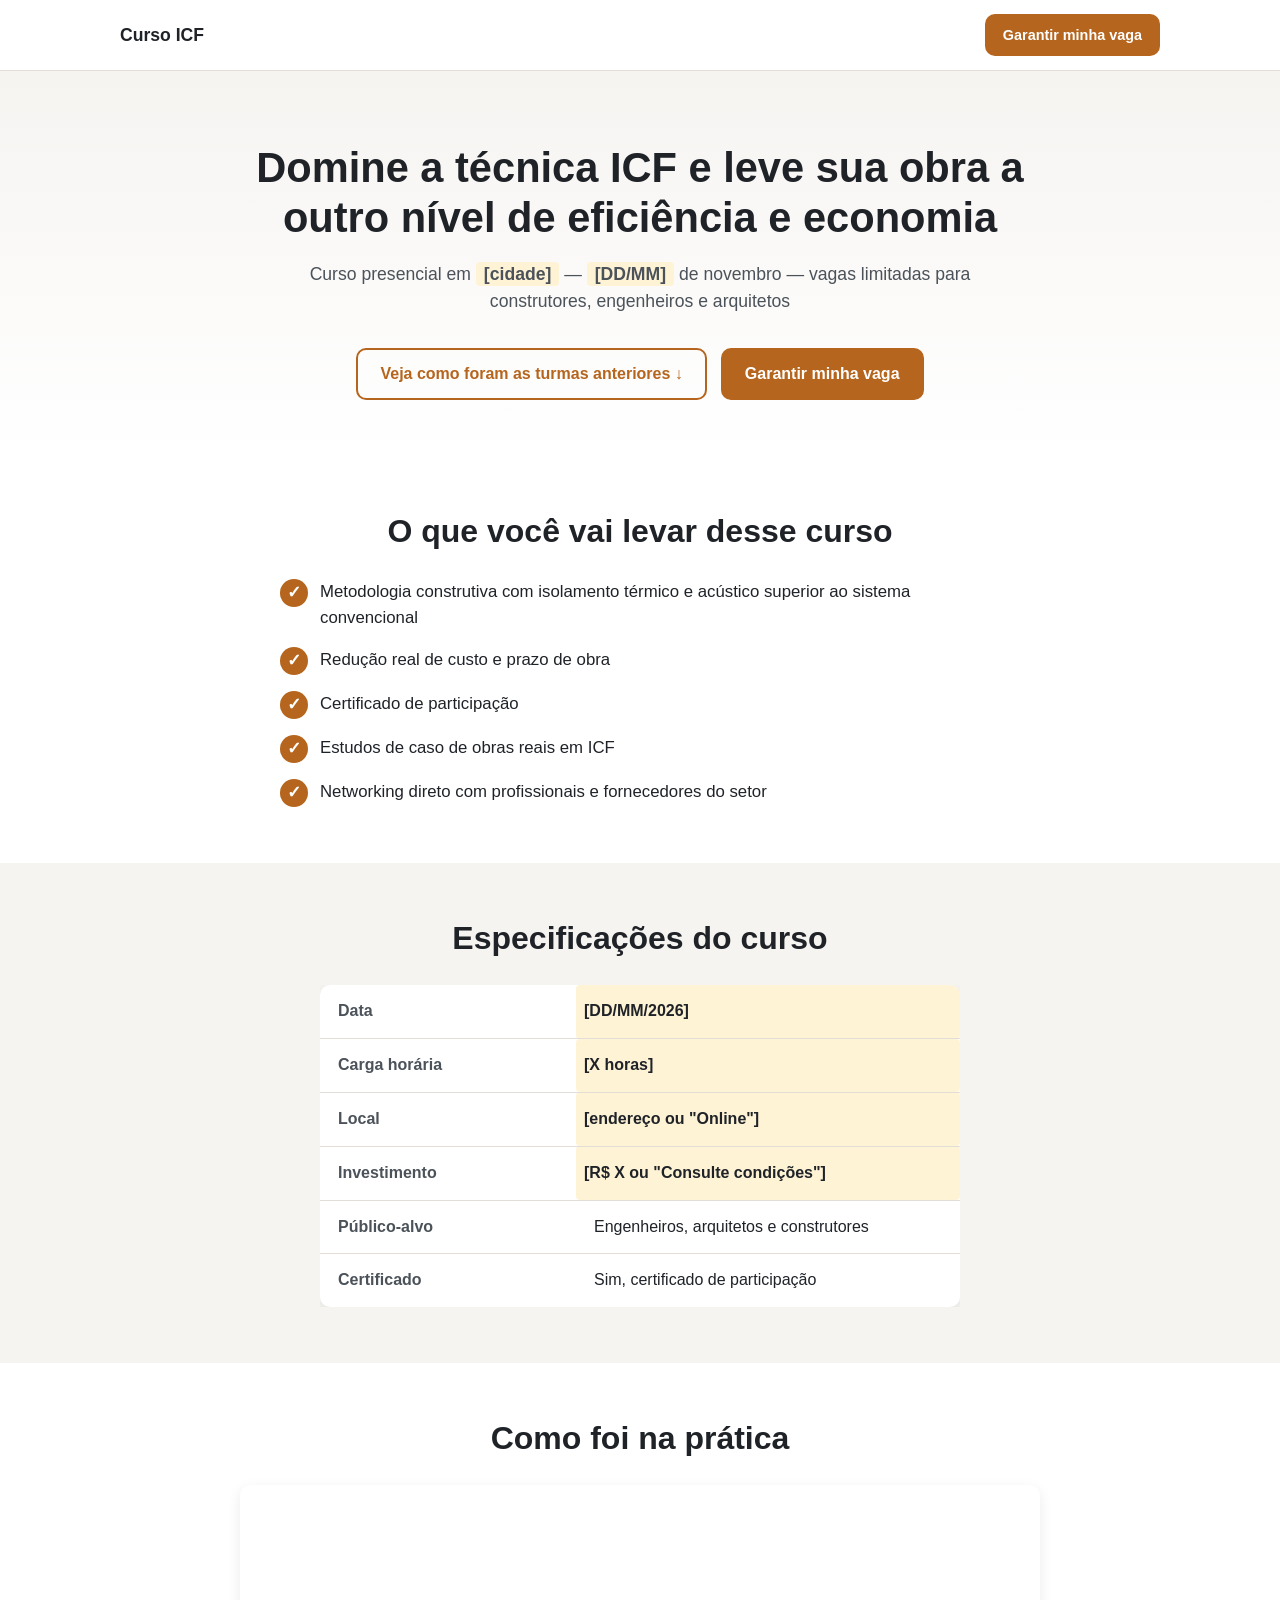
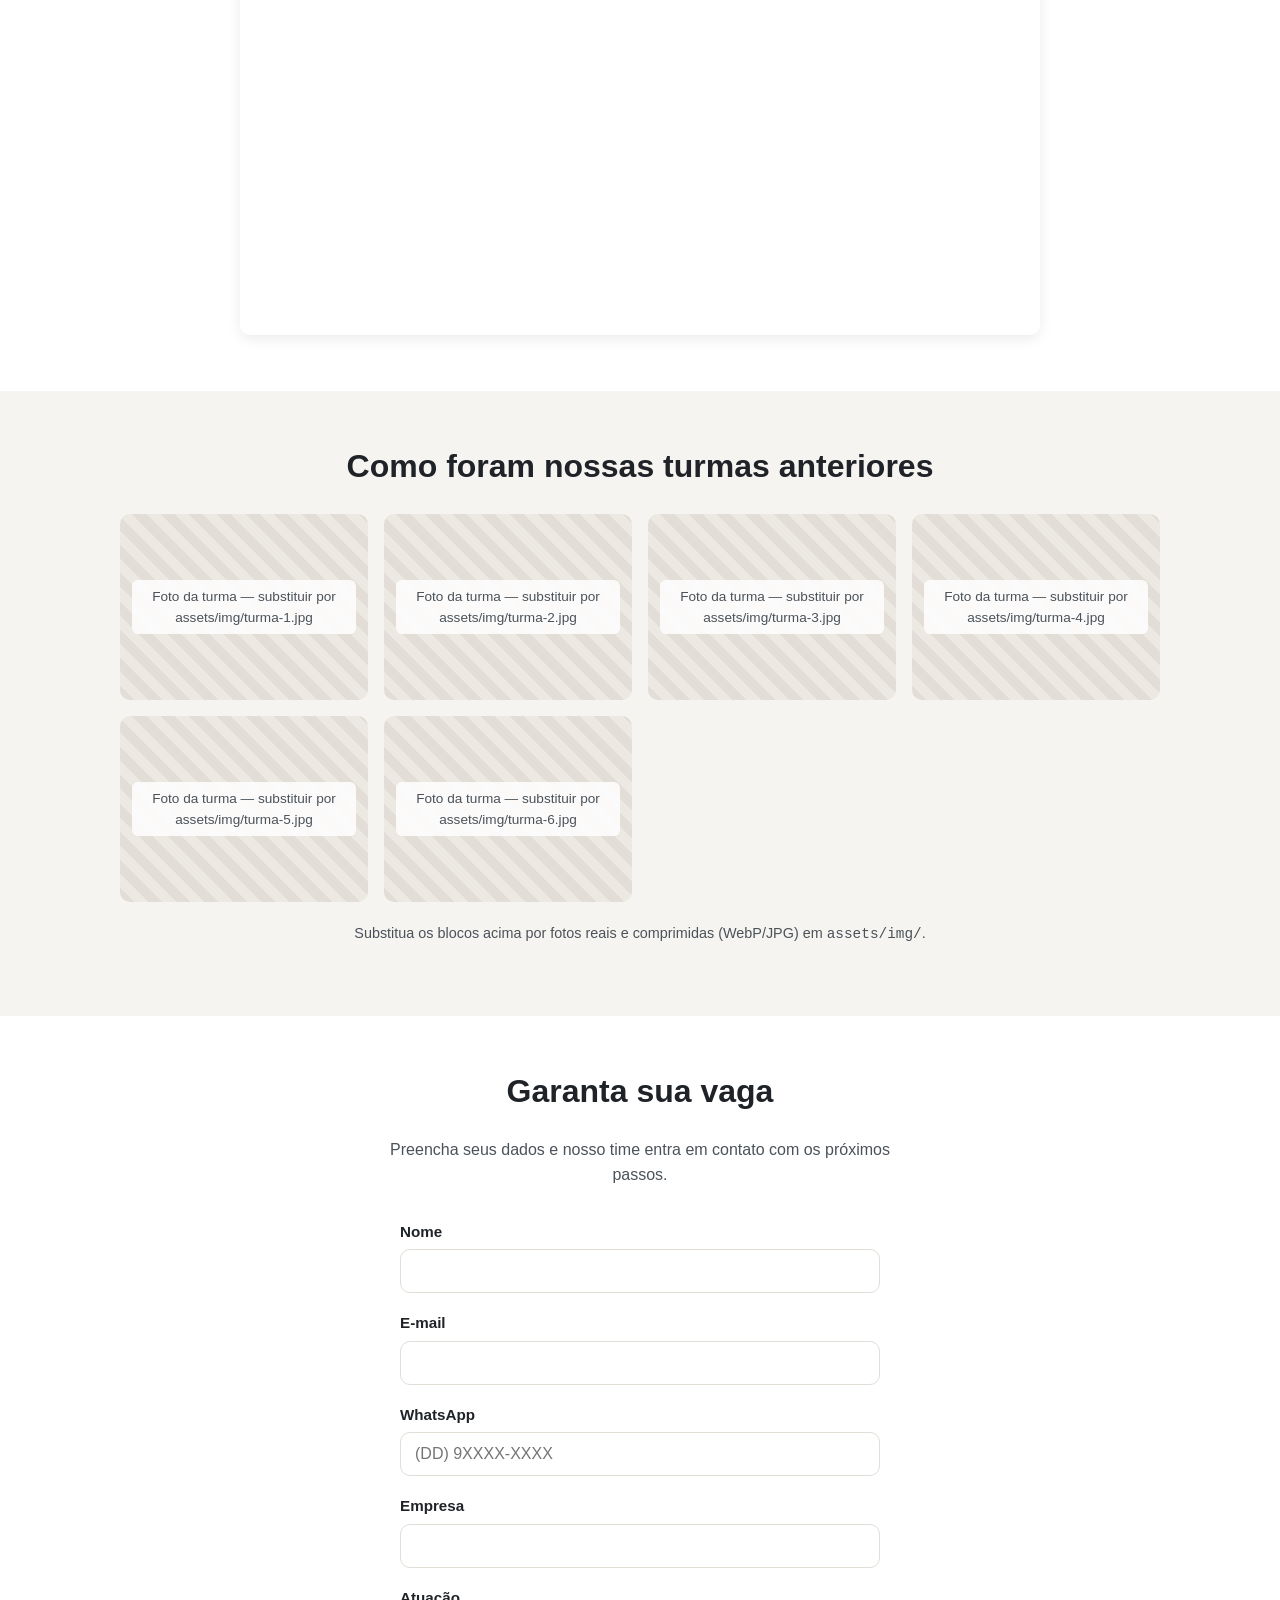
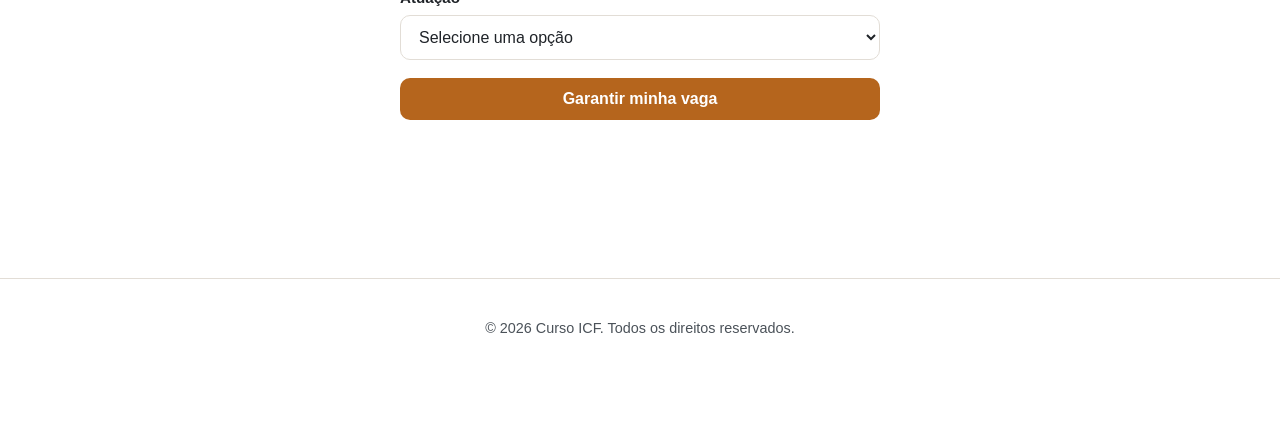
==== index.html @ 810c057b "Add ICF course landing page Static landing page with hero, benefits, specs table, video, gallery, an" ====
<!DOCTYPE html>
<html lang="pt-BR">
<head>
<meta charset="UTF-8">
<meta name="viewport" content="width=device-width, initial-scale=1">
<title>Curso ICF Presencial | Domine a Técnica ICF e Reduza Custo de Obra</title>
<meta name="description" content="Curso presencial de ICF (Insulated Concrete Forms) para engenheiros, arquitetos e construtores. Metodologia com isolamento térmico e acústico superior, redução de custo e prazo de obra. Vagas limitadas.">
<meta name="robots" content="index, follow">
<link rel="canonical" href="https://SEU-DOMINIO-AQUI.com.br/">

<!-- Open Graph / compartilhamento -->
<meta property="og:type" content="website">
<meta property="og:locale" content="pt_BR">
<meta property="og:title" content="Curso ICF Presencial | Domine a Técnica ICF e Reduza Custo de Obra">
<meta property="og:description" content="Metodologia construtiva ICF com isolamento térmico e acústico superior, redução real de custo e prazo de obra. Vagas limitadas para engenheiros, arquitetos e construtores.">
<meta property="og:image" content="assets/img/og-icf-curso.jpg">
<meta property="og:url" content="https://SEU-DOMINIO-AQUI.com.br/">

<link rel="stylesheet" href="assets/css/style.css">

<!-- Dados estruturados (Schema.org) — preencher startDate/location reais antes de publicar -->
<script type="application/ld+json">
{
  "@context": "https://schema.org",
  "@type": "Course",
  "name": "Curso ICF – Insulated Concrete Forms",
  "description": "Curso presencial sobre a técnica construtiva ICF: isolamento térmico e acústico, redução de custo e prazo de obra, estudos de caso reais.",
  "provider": {
    "@type": "Organization",
    "name": "SEU NOME/EMPRESA AQUI",
    "sameAs": "https://SEU-DOMINIO-AQUI.com.br/"
  },
  "hasCourseInstance": {
    "@type": "CourseInstance",
    "courseMode": "Presencial",
    "startDate": "2026-11-DD",
    "location": {
      "@type": "Place",
      "name": "PREENCHER LOCAL/ENDEREÇO",
      "address": "PREENCHER ENDEREÇO COMPLETO"
    }
  }
}
</script>
</head>
<body>

<!--
  ===========================================================
  CHECKLIST ANTES DE PUBLICAR — preencha estes pontos:
  1) Data, carga horária, local e investimento na tabela de
     especificações (marcados com class="placeholder").
  2) Link do vídeo do YouTube (seção #video).
  3) Fotos reais em assets/img/ (seção #galeria) — atualmente
     com placeholders visuais.
  4) Número de WhatsApp em assets/js/main.js (variável WHATSAPP_NUMERO).
  5) Domínio real no <link rel="canonical"> e nas tags og:.
  6) JSON-LD acima (startDate e location).
  ===========================================================
-->

<header class="site-header">
  <div class="container header-inner">
    <span class="logo">Curso ICF</span>
    <a href="#formulario" class="btn btn-small">Garantir minha vaga</a>
  </div>
</header>

<main>

  <!-- 1. Seção de Introdução -->
  <section class="hero">
    <div class="container hero-inner">
      <h1>Domine a técnica ICF e leve sua obra a outro nível de eficiência e economia</h1>
      <p class="subtitle">
        Curso presencial em <span class="placeholder">[cidade]</span> —
        <span class="placeholder">[DD/MM]</span> de novembro —
        vagas limitadas para construtores, engenheiros e arquitetos
      </p>
      <div class="hero-actions">
        <a href="#video" class="btn btn-outline">Veja como foram as turmas anteriores ↓</a>
        <a href="#formulario" class="btn btn-primary">Garantir minha vaga</a>
      </div>
    </div>
  </section>

  <!-- 2. Conteúdo de Texto (benefícios) -->
  <section class="beneficios">
    <div class="container">
      <h2>O que você vai levar desse curso</h2>
      <ul class="beneficios-lista">
        <li>
          <span class="icone" aria-hidden="true">✓</span>
          Metodologia construtiva com isolamento térmico e acústico superior ao sistema convencional
        </li>
        <li>
          <span class="icone" aria-hidden="true">✓</span>
          Redução real de custo e prazo de obra
        </li>
        <li>
          <span class="icone" aria-hidden="true">✓</span>
          Certificado de participação
        </li>
        <li>
          <span class="icone" aria-hidden="true">✓</span>
          Estudos de caso de obras reais em ICF
        </li>
        <li>
          <span class="icone" aria-hidden="true">✓</span>
          Networking direto com profissionais e fornecedores do setor
        </li>
      </ul>
    </div>
  </section>

  <!-- 3. Tabela de Especificações -->
  <section class="especificacoes">
    <div class="container">
      <h2>Especificações do curso</h2>
      <div class="tabela-wrap">
        <table>
          <tbody>
            <tr>
              <th>Data</th>
              <td class="placeholder">[DD/MM/2026]</td>
            </tr>
            <tr>
              <th>Carga horária</th>
              <td class="placeholder">[X horas]</td>
            </tr>
            <tr>
              <th>Local</th>
              <td class="placeholder">[endereço ou "Online"]</td>
            </tr>
            <tr>
              <th>Investimento</th>
              <td class="placeholder">[R$ X ou "Consulte condições"]</td>
            </tr>
            <tr>
              <th>Público-alvo</th>
              <td>Engenheiros, arquitetos e construtores</td>
            </tr>
            <tr>
              <th>Certificado</th>
              <td>Sim, certificado de participação</td>
            </tr>
          </tbody>
        </table>
      </div>
    </div>
  </section>

  <!-- 4. Seção de Vídeo -->
  <section class="video" id="video">
    <div class="container">
      <h2>Como foi na prática</h2>
      <div class="video-wrap">
        <!-- TODO: trocar SEU_VIDEO_ID pelo ID real do vídeo no YouTube -->
        <iframe
          src="https://www.youtube.com/embed/SEU_VIDEO_ID"
          title="Melhores momentos da turma anterior do Curso ICF"
          loading="lazy"
          allow="accelerometer; autoplay; clipboard-write; encrypted-media; gyroscope; picture-in-picture"
          allowfullscreen>
        </iframe>
      </div>
    </div>
  </section>

  <!-- 5. Galeria com Título -->
  <section class="galeria" id="galeria">
    <div class="container">
      <h2>Como foram nossas turmas anteriores</h2>
      <div class="galeria-grid">
        <figure class="foto-placeholder">
          <span>Foto da turma — substituir por assets/img/turma-1.jpg</span>
        </figure>
        <figure class="foto-placeholder">
          <span>Foto da turma — substituir por assets/img/turma-2.jpg</span>
        </figure>
        <figure class="foto-placeholder">
          <span>Foto da turma — substituir por assets/img/turma-3.jpg</span>
        </figure>
        <figure class="foto-placeholder">
          <span>Foto da turma — substituir por assets/img/turma-4.jpg</span>
        </figure>
        <figure class="foto-placeholder">
          <span>Foto da turma — substituir por assets/img/turma-5.jpg</span>
        </figure>
        <figure class="foto-placeholder">
          <span>Foto da turma — substituir por assets/img/turma-6.jpg</span>
        </figure>
      </div>
      <p class="galeria-nota">Substitua os blocos acima por fotos reais e comprimidas (WebP/JPG) em <code>assets/img/</code>.</p>
    </div>
  </section>

  <!-- 6. Formulário -->
  <section class="formulario" id="formulario">
    <div class="container">
      <h2>Garanta sua vaga</h2>
      <p class="formulario-apoio">Preencha seus dados e nosso time entra em contato com os próximos passos.</p>

      <form id="form-inscricao" novalidate>
        <div class="campo">
          <label for="nome">Nome</label>
          <input type="text" id="nome" name="nome" autocomplete="name" required>
        </div>

        <div class="campo">
          <label for="email">E-mail</label>
          <input type="email" id="email" name="email" autocomplete="email" required>
        </div>

        <div class="campo">
          <label for="whatsapp">WhatsApp</label>
          <input type="tel" id="whatsapp" name="whatsapp" autocomplete="tel" placeholder="(DD) 9XXXX-XXXX" required>
        </div>

        <div class="campo">
          <label for="empresa">Empresa</label>
          <input type="text" id="empresa" name="empresa" autocomplete="organization">
        </div>

        <div class="campo">
          <label for="atuacao">Atuação</label>
          <select id="atuacao" name="atuacao" required>
            <option value="" disabled selected>Selecione uma opção</option>
            <option value="Engenheiro">Engenheiro</option>
            <option value="Arquiteto">Arquiteto</option>
            <option value="Construtor">Construtor</option>
            <option value="Outro">Outro</option>
          </select>
        </div>

        <button type="submit" class="btn btn-primary btn-full">Garantir minha vaga</button>
        <p id="form-feedback" class="form-feedback" role="status" aria-live="polite"></p>
      </form>
    </div>
  </section>

</main>

<footer class="site-footer">
  <div class="container">
    <p>&copy; <span id="ano-atual"></span> Curso ICF. Todos os direitos reservados.</p>
  </div>
</footer>

<a href="#formulario" class="cta-flutuante">Garantir minha vaga</a>

<script src="assets/js/main.js"></script>
</body>
</html>
---- assets/css/style.css ----
:root {
  --cor-primaria: #b5651d;
  --cor-primaria-escura: #8f4f16;
  --cor-texto: #1f2328;
  --cor-texto-suave: #4b5259;
  --cor-fundo: #ffffff;
  --cor-fundo-alt: #f6f4f1;
  --cor-borda: #e2ddd6;
  --cor-destaque-bg: #fff3d6;
  --raio: 10px;
  --sombra: 0 4px 14px rgba(0, 0, 0, 0.08);
}

* {
  box-sizing: border-box;
}

html {
  scroll-behavior: smooth;
}

body {
  margin: 0;
  font-family: "Segoe UI", Roboto, Helvetica, Arial, sans-serif;
  color: var(--cor-texto);
  background: var(--cor-fundo);
  line-height: 1.55;
}

.container {
  max-width: 1080px;
  margin: 0 auto;
  padding: 0 20px;
}

h1, h2 {
  line-height: 1.2;
  margin-top: 0;
}

h2 {
  font-size: clamp(1.5rem, 2.5vw, 2rem);
  margin-bottom: 28px;
  text-align: center;
}

/* Placeholder de dados a preencher */
.placeholder {
  background: var(--cor-destaque-bg);
  padding: 2px 8px;
  border-radius: 4px;
  font-weight: 600;
}

/* Header */
.site-header {
  border-bottom: 1px solid var(--cor-borda);
  position: sticky;
  top: 0;
  background: var(--cor-fundo);
  z-index: 10;
}

.header-inner {
  display: flex;
  align-items: center;
  justify-content: space-between;
  padding: 14px 20px;
}

.logo {
  font-weight: 700;
  font-size: 1.1rem;
}

/* Botões */
.btn {
  display: inline-block;
  text-decoration: none;
  font-weight: 600;
  border-radius: var(--raio);
  padding: 12px 22px;
  cursor: pointer;
  border: 2px solid transparent;
  transition: transform 0.15s ease, background 0.15s ease;
  font-size: 1rem;
}

.btn:hover {
  transform: translateY(-1px);
}

.btn-primary {
  background: var(--cor-primaria);
  color: #fff;
}

.btn-primary:hover {
  background: var(--cor-primaria-escura);
}

.btn-outline {
  background: transparent;
  border-color: var(--cor-primaria);
  color: var(--cor-primaria);
}

.btn-small {
  padding: 8px 16px;
  font-size: 0.9rem;
  background: var(--cor-primaria);
  color: #fff;
}

.btn-full {
  width: 100%;
  border: none;
}

/* Hero */
.hero {
  background: linear-gradient(180deg, var(--cor-fundo-alt), var(--cor-fundo));
  padding: 72px 0 56px;
  text-align: center;
}

.hero h1 {
  font-size: clamp(1.8rem, 4vw, 2.6rem);
  max-width: 780px;
  margin: 0 auto 18px;
}

.subtitle {
  font-size: 1.1rem;
  color: var(--cor-texto-suave);
  max-width: 680px;
  margin: 0 auto 32px;
}

.hero-actions {
  display: flex;
  flex-wrap: wrap;
  gap: 14px;
  justify-content: center;
}

/* Benefícios */
.beneficios {
  padding: 56px 0;
}

.beneficios-lista {
  list-style: none;
  margin: 0 auto;
  padding: 0;
  max-width: 720px;
  display: grid;
  gap: 16px;
}

.beneficios-lista li {
  display: flex;
  align-items: flex-start;
  gap: 12px;
  font-size: 1.05rem;
}

.icone {
  flex: 0 0 auto;
  width: 28px;
  height: 28px;
  border-radius: 50%;
  background: var(--cor-primaria);
  color: #fff;
  display: flex;
  align-items: center;
  justify-content: center;
  font-weight: 700;
}

/* Especificações */
.especificacoes {
  padding: 56px 0;
  background: var(--cor-fundo-alt);
}

.tabela-wrap {
  overflow-x: auto;
  max-width: 640px;
  margin: 0 auto;
}

table {
  width: 100%;
  border-collapse: collapse;
  background: var(--cor-fundo);
  border-radius: var(--raio);
  overflow: hidden;
  box-shadow: var(--sombra);
}

th, td {
  text-align: left;
  padding: 14px 18px;
  border-bottom: 1px solid var(--cor-borda);
}

th {
  width: 40%;
  color: var(--cor-texto-suave);
  font-weight: 600;
}

tr:last-child th,
tr:last-child td {
  border-bottom: none;
}

/* Vídeo */
.video {
  padding: 56px 0;
}

.video-wrap {
  position: relative;
  max-width: 800px;
  margin: 0 auto;
  aspect-ratio: 16 / 9;
  border-radius: var(--raio);
  overflow: hidden;
  box-shadow: var(--sombra);
}

.video-wrap iframe {
  width: 100%;
  height: 100%;
  border: 0;
}

/* Galeria */
.galeria {
  padding: 56px 0;
  background: var(--cor-fundo-alt);
}

.galeria-grid {
  display: grid;
  grid-template-columns: repeat(auto-fit, minmax(220px, 1fr));
  gap: 16px;
}

.foto-placeholder {
  margin: 0;
  aspect-ratio: 4 / 3;
  border-radius: var(--raio);
  background: repeating-linear-gradient(
    45deg,
    #e2ddd6,
    #e2ddd6 10px,
    #ece8e2 10px,
    #ece8e2 20px
  );
  display: flex;
  align-items: center;
  justify-content: center;
  text-align: center;
  padding: 12px;
}

.foto-placeholder span {
  font-size: 0.85rem;
  color: var(--cor-texto-suave);
  background: rgba(255, 255, 255, 0.85);
  padding: 6px 10px;
  border-radius: 6px;
}

.galeria-nota {
  text-align: center;
  color: var(--cor-texto-suave);
  font-size: 0.9rem;
  margin-top: 20px;
}

/* Formulário */
.formulario {
  padding: 56px 0 88px;
}

.formulario-apoio {
  text-align: center;
  color: var(--cor-texto-suave);
  max-width: 520px;
  margin: 0 auto 32px;
}

#form-inscricao {
  max-width: 480px;
  margin: 0 auto;
  display: grid;
  gap: 18px;
}

.campo {
  display: grid;
  gap: 6px;
}

label {
  font-weight: 600;
  font-size: 0.95rem;
}

input, select {
  font-size: 1rem;
  padding: 12px 14px;
  border: 1px solid var(--cor-borda);
  border-radius: var(--raio);
  background: var(--cor-fundo);
  color: var(--cor-texto);
}

input:focus, select:focus {
  outline: 2px solid var(--cor-primaria);
  outline-offset: 1px;
}

.form-feedback {
  min-height: 1.2em;
  text-align: center;
  font-weight: 600;
}

.form-feedback.sucesso {
  color: #1f8a3b;
}

.form-feedback.erro {
  color: #c62828;
}

/* Footer */
.site-footer {
  padding: 24px 0 90px;
  text-align: center;
  color: var(--cor-texto-suave);
  font-size: 0.9rem;
  border-top: 1px solid var(--cor-borda);
}

/* CTA flutuante (mobile) */
.cta-flutuante {
  position: fixed;
  left: 0;
  right: 0;
  bottom: 0;
  display: none;
  text-align: center;
  padding: 14px;
  background: var(--cor-primaria);
  color: #fff;
  font-weight: 700;
  text-decoration: none;
  z-index: 20;
}

@media (max-width: 640px) {
  .cta-flutuante {
    display: block;
  }
}
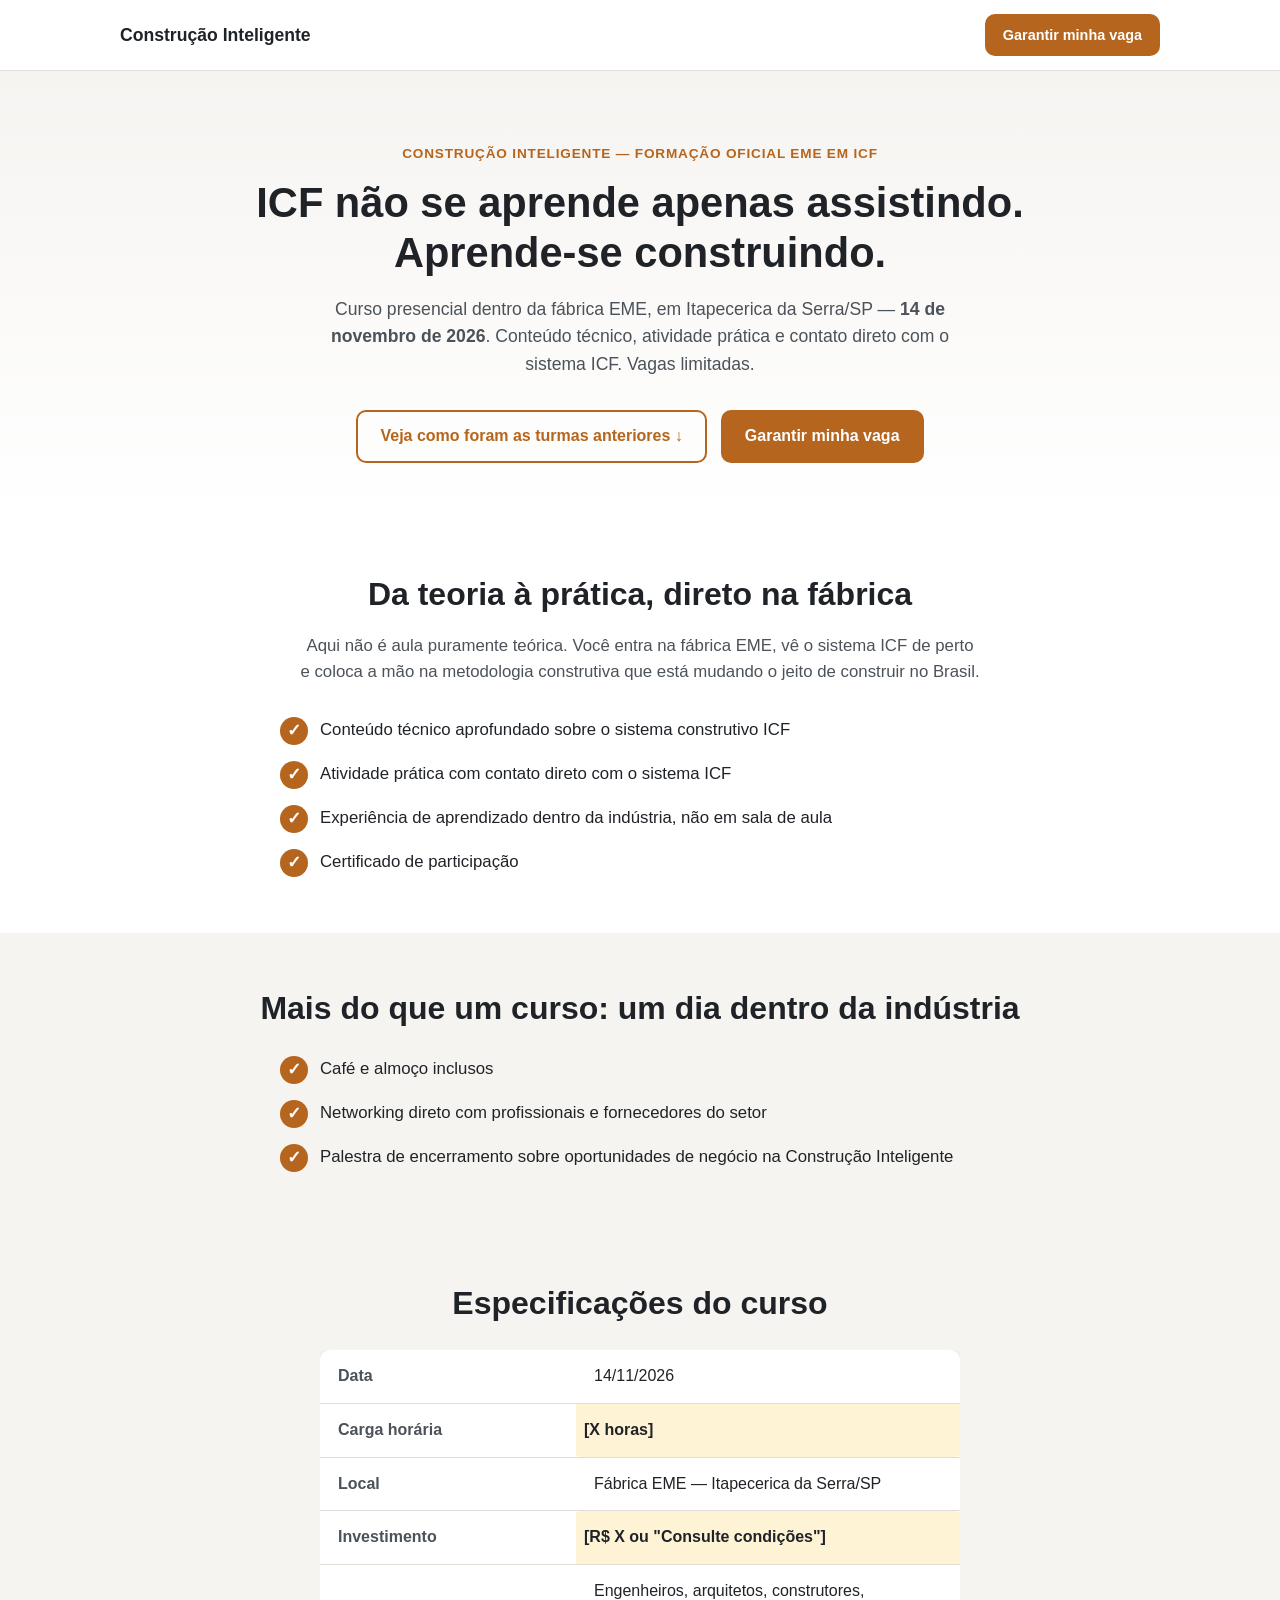
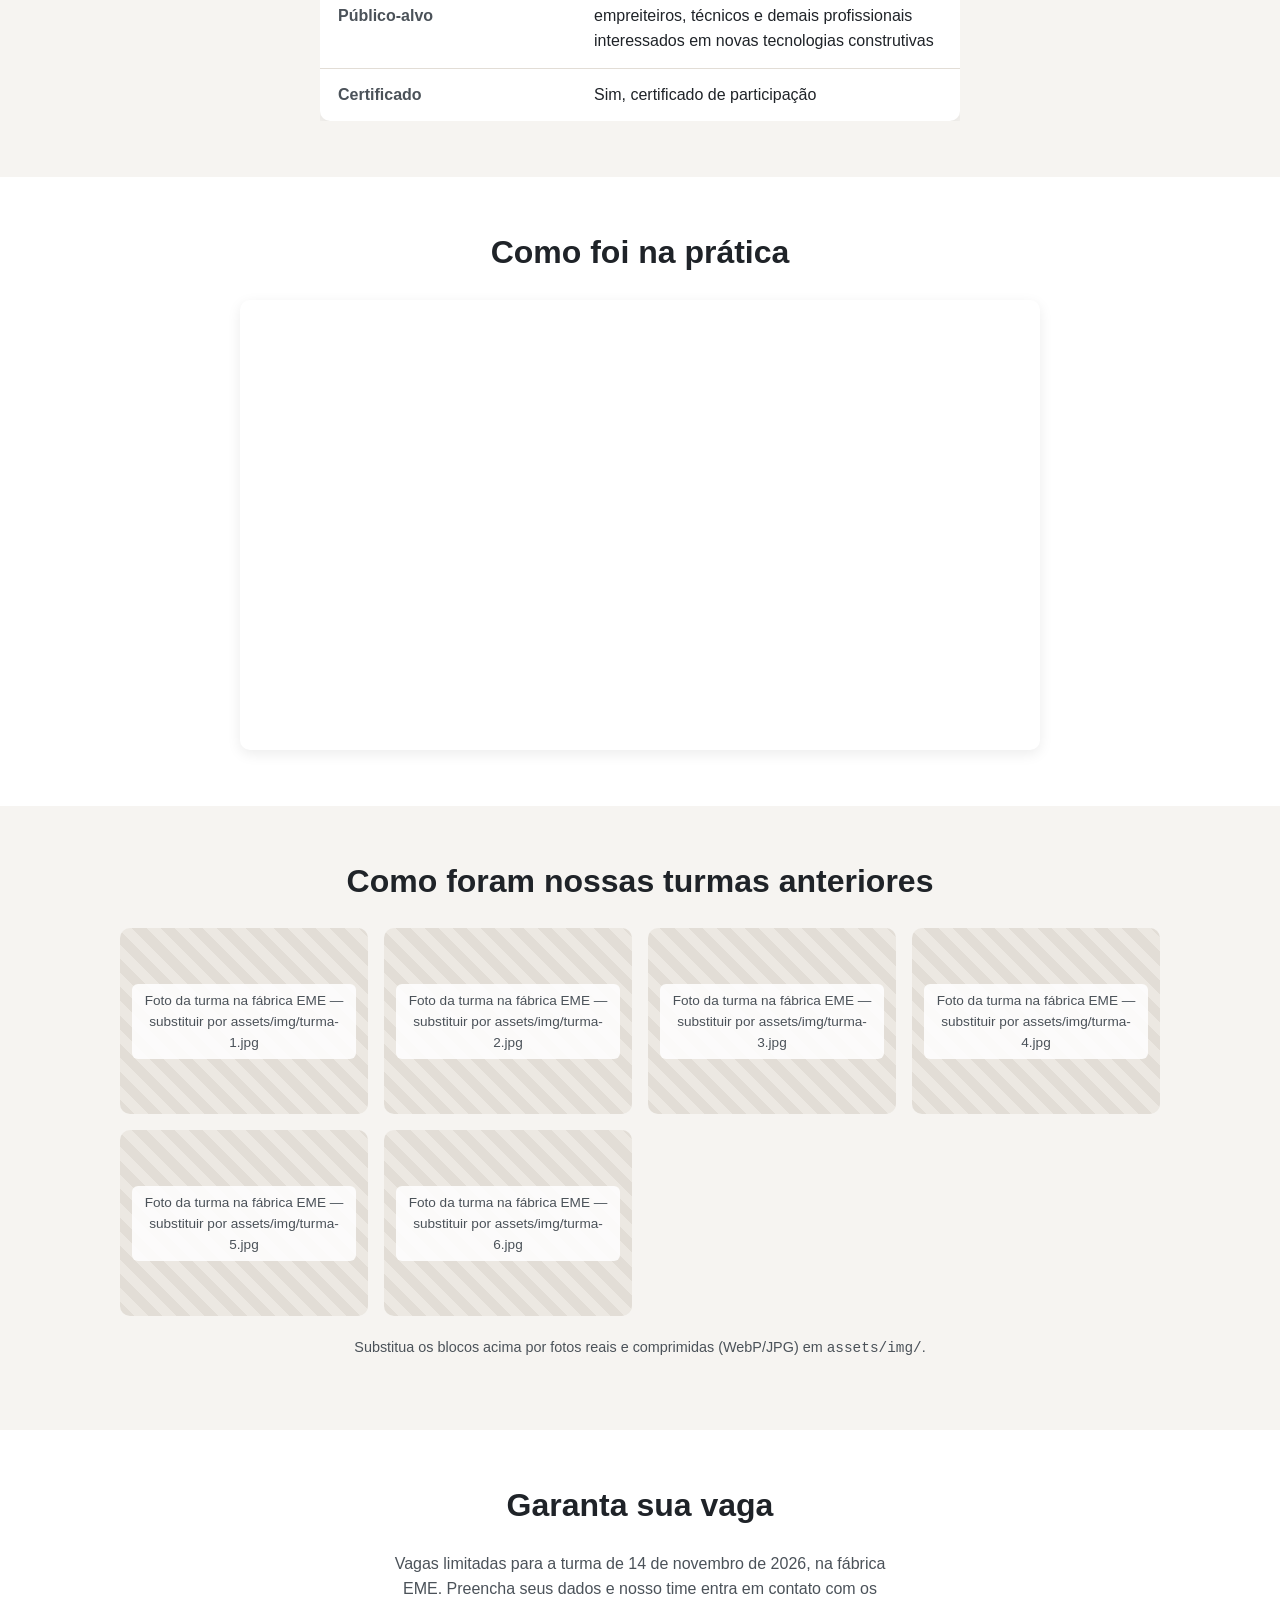
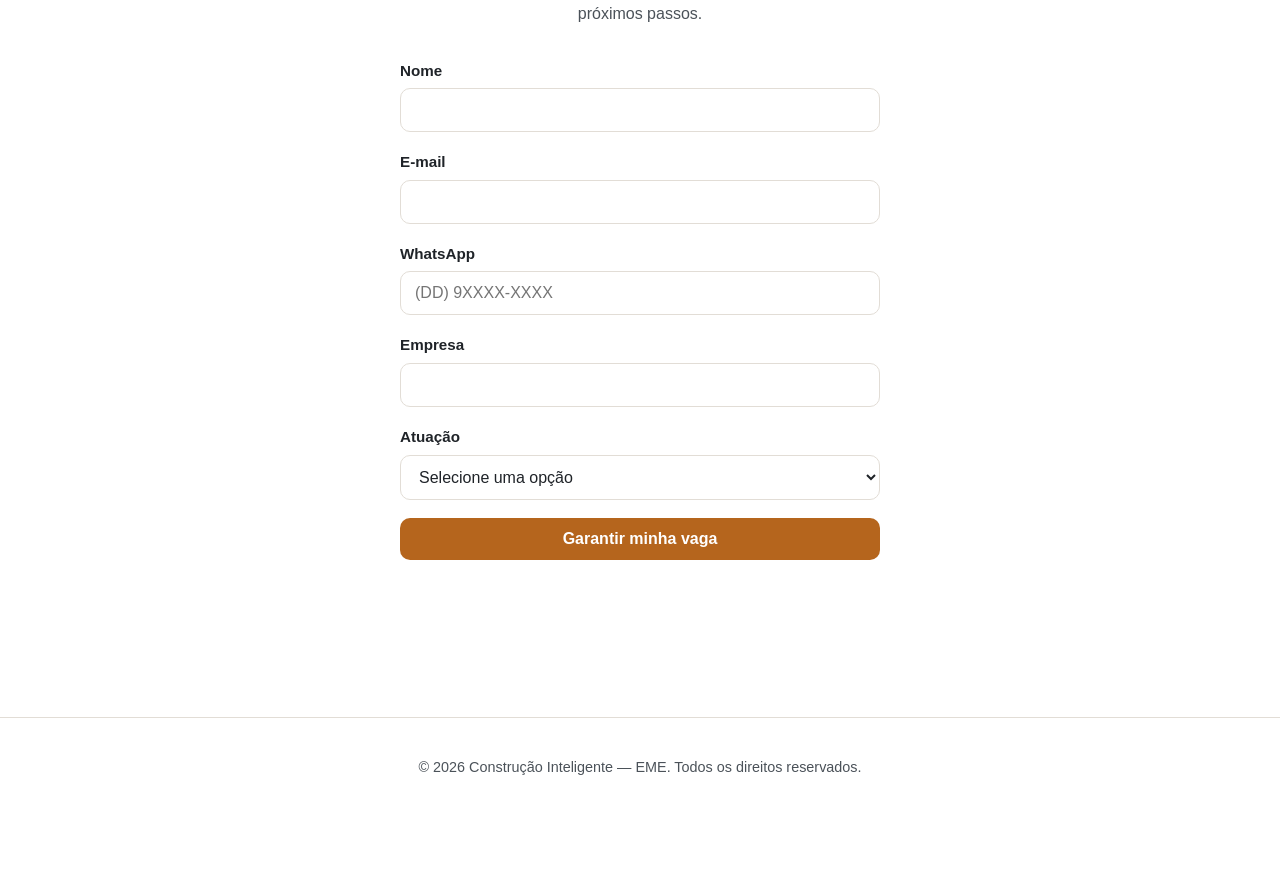
==== commit 07eb88e7: "Adapt landing page to Construção Inteligente / EME factory campaign Update copy, structure and metad" ====
--- a/index.html
+++ b/index.html
@@ -3,41 +3,47 @@
 <head>
 <meta charset="UTF-8">
 <meta name="viewport" content="width=device-width, initial-scale=1">
-<title>Curso ICF Presencial | Domine a Técnica ICF e Reduza Custo de Obra</title>
-<meta name="description" content="Curso presencial de ICF (Insulated Concrete Forms) para engenheiros, arquitetos e construtores. Metodologia com isolamento térmico e acústico superior, redução de custo e prazo de obra. Vagas limitadas.">
+<title>Construção Inteligente | Curso Presencial de ICF na Fábrica EME</title>
+<meta name="description" content="Curso presencial de ICF dentro da fábrica EME, em Itapecerica da Serra/SP. Conteúdo técnico, atividade prática e contato direto com o sistema ICF. 14 de novembro de 2026. Vagas limitadas.">
 <meta name="robots" content="index, follow">
 <link rel="canonical" href="https://SEU-DOMINIO-AQUI.com.br/">
 
 <!-- Open Graph / compartilhamento -->
 <meta property="og:type" content="website">
 <meta property="og:locale" content="pt_BR">
-<meta property="og:title" content="Curso ICF Presencial | Domine a Técnica ICF e Reduza Custo de Obra">
-<meta property="og:description" content="Metodologia construtiva ICF com isolamento térmico e acústico superior, redução real de custo e prazo de obra. Vagas limitadas para engenheiros, arquitetos e construtores.">
-<meta property="og:image" content="assets/img/og-icf-curso.jpg">
+<meta property="og:title" content="Construção Inteligente | Curso Presencial de ICF na Fábrica EME">
+<meta property="og:description" content="ICF não se aprende apenas assistindo. Aprende-se construindo. Curso presencial dentro da fábrica EME, em Itapecerica da Serra/SP — 14 de novembro de 2026. Vagas limitadas.">
+<meta property="og:image" content="assets/img/og-construcao-inteligente.jpg">
 <meta property="og:url" content="https://SEU-DOMINIO-AQUI.com.br/">
 
 <link rel="stylesheet" href="assets/css/style.css">
 
-<!-- Dados estruturados (Schema.org) — preencher startDate/location reais antes de publicar -->
+<!-- Dados estruturados (Schema.org) — preencher endereço completo e domínio antes de publicar -->
 <script type="application/ld+json">
 {
   "@context": "https://schema.org",
   "@type": "Course",
-  "name": "Curso ICF – Insulated Concrete Forms",
-  "description": "Curso presencial sobre a técnica construtiva ICF: isolamento térmico e acústico, redução de custo e prazo de obra, estudos de caso reais.",
+  "name": "Construção Inteligente — Curso Presencial de ICF",
+  "description": "Curso presencial de ICF (Insulated Concrete Forms) dentro da fábrica EME: conteúdo técnico, atividade prática e contato direto com o sistema construtivo, unindo engenharia, indústria e conhecimento aplicado.",
   "provider": {
     "@type": "Organization",
-    "name": "SEU NOME/EMPRESA AQUI",
+    "name": "EME",
     "sameAs": "https://SEU-DOMINIO-AQUI.com.br/"
   },
   "hasCourseInstance": {
     "@type": "CourseInstance",
-    "courseMode": "Presencial",
-    "startDate": "2026-11-DD",
+    "courseMode": "Onsite",
+    "startDate": "2026-11-14",
     "location": {
       "@type": "Place",
-      "name": "PREENCHER LOCAL/ENDEREÇO",
-      "address": "PREENCHER ENDEREÇO COMPLETO"
+      "name": "Fábrica EME",
+      "address": {
+        "@type": "PostalAddress",
+        "streetAddress": "PREENCHER ENDEREÇO COMPLETO DA FÁBRICA",
+        "addressLocality": "Itapecerica da Serra",
+        "addressRegion": "SP",
+        "addressCountry": "BR"
+      }
     }
   }
 }
@@ -48,20 +54,21 @@
 <!--
   ===========================================================
   CHECKLIST ANTES DE PUBLICAR — preencha estes pontos:
-  1) Data, carga horária, local e investimento na tabela de
-     especificações (marcados com class="placeholder").
-  2) Link do vídeo do YouTube (seção #video).
-  3) Fotos reais em assets/img/ (seção #galeria) — atualmente
+  1) Carga horária e investimento na tabela de especificações
+     (marcados com class="placeholder").
+  2) Endereço completo da fábrica EME (JSON-LD e, se desejar,
+     na seção de especificações).
+  3) Link do vídeo do YouTube (seção #video).
+  4) Fotos reais em assets/img/ (seção #galeria) — atualmente
      com placeholders visuais.
-  4) Número de WhatsApp em assets/js/main.js (variável WHATSAPP_NUMERO).
-  5) Domínio real no <link rel="canonical"> e nas tags og:.
-  6) JSON-LD acima (startDate e location).
+  5) Número de WhatsApp em assets/js/main.js (variável WHATSAPP_NUMERO).
+  6) Domínio real no <link rel="canonical"> e nas tags og:.
   ===========================================================
 -->
 
 <header class="site-header">
   <div class="container header-inner">
-    <span class="logo">Curso ICF</span>
+    <span class="logo">Construção Inteligente</span>
     <a href="#formulario" class="btn btn-small">Garantir minha vaga</a>
   </div>
 </header>
@@ -71,11 +78,12 @@
   <!-- 1. Seção de Introdução -->
   <section class="hero">
     <div class="container hero-inner">
-      <h1>Domine a técnica ICF e leve sua obra a outro nível de eficiência e economia</h1>
+      <p class="kicker">Construção Inteligente — formação oficial EME em ICF</p>
+      <h1>ICF não se aprende apenas assistindo. Aprende-se construindo.</h1>
       <p class="subtitle">
-        Curso presencial em <span class="placeholder">[cidade]</span> —
-        <span class="placeholder">[DD/MM]</span> de novembro —
-        vagas limitadas para construtores, engenheiros e arquitetos
+        Curso presencial dentro da fábrica EME, em Itapecerica da Serra/SP —
+        <strong>14 de novembro de 2026</strong>. Conteúdo técnico, atividade
+        prática e contato direto com o sistema ICF. Vagas limitadas.
       </p>
       <div class="hero-actions">
         <a href="#video" class="btn btn-outline">Veja como foram as turmas anteriores ↓</a>
@@ -84,30 +92,52 @@
     </div>
   </section>
 
-  <!-- 2. Conteúdo de Texto (benefícios) -->
+  <!-- 2. Conteúdo de Texto (diferencial principal: teoria + prática na fábrica) -->
   <section class="beneficios">
     <div class="container">
-      <h2>O que você vai levar desse curso</h2>
+      <h2>Da teoria à prática, direto na fábrica</h2>
+      <p class="secao-intro">
+        Aqui não é aula puramente teórica. Você entra na fábrica EME, vê o
+        sistema ICF de perto e coloca a mão na metodologia construtiva que
+        está mudando o jeito de construir no Brasil.
+      </p>
       <ul class="beneficios-lista">
         <li>
           <span class="icone" aria-hidden="true">✓</span>
-          Metodologia construtiva com isolamento térmico e acústico superior ao sistema convencional
-        </li>
-        <li>
-          <span class="icone" aria-hidden="true">✓</span>
-          Redução real de custo e prazo de obra
+          Conteúdo técnico aprofundado sobre o sistema construtivo ICF
+        </li>
+        <li>
+          <span class="icone" aria-hidden="true">✓</span>
+          Atividade prática com contato direto com o sistema ICF
+        </li>
+        <li>
+          <span class="icone" aria-hidden="true">✓</span>
+          Experiência de aprendizado dentro da indústria, não em sala de aula
         </li>
         <li>
           <span class="icone" aria-hidden="true">✓</span>
           Certificado de participação
         </li>
-        <li>
-          <span class="icone" aria-hidden="true">✓</span>
-          Estudos de caso de obras reais em ICF
+      </ul>
+    </div>
+  </section>
+
+  <!-- 2b. Diferenciais progressivos da experiência -->
+  <section class="diferenciais">
+    <div class="container">
+      <h2>Mais do que um curso: um dia dentro da indústria</h2>
+      <ul class="diferenciais-lista">
+        <li>
+          <span class="icone" aria-hidden="true">✓</span>
+          Café e almoço inclusos
         </li>
         <li>
           <span class="icone" aria-hidden="true">✓</span>
           Networking direto com profissionais e fornecedores do setor
+        </li>
+        <li>
+          <span class="icone" aria-hidden="true">✓</span>
+          Palestra de encerramento sobre oportunidades de negócio na Construção Inteligente
         </li>
       </ul>
     </div>
@@ -122,7 +152,7 @@
           <tbody>
             <tr>
               <th>Data</th>
-              <td class="placeholder">[DD/MM/2026]</td>
+              <td>14/11/2026</td>
             </tr>
             <tr>
               <th>Carga horária</th>
@@ -130,7 +160,7 @@
             </tr>
             <tr>
               <th>Local</th>
-              <td class="placeholder">[endereço ou "Online"]</td>
+              <td>Fábrica EME — Itapecerica da Serra/SP</td>
             </tr>
             <tr>
               <th>Investimento</th>
@@ -138,7 +168,7 @@
             </tr>
             <tr>
               <th>Público-alvo</th>
-              <td>Engenheiros, arquitetos e construtores</td>
+              <td>Engenheiros, arquitetos, construtores, empreiteiros, técnicos e demais profissionais interessados em novas tecnologias construtivas</td>
             </tr>
             <tr>
               <th>Certificado</th>
@@ -158,7 +188,7 @@
         <!-- TODO: trocar SEU_VIDEO_ID pelo ID real do vídeo no YouTube -->
         <iframe
           src="https://www.youtube.com/embed/SEU_VIDEO_ID"
-          title="Melhores momentos da turma anterior do Curso ICF"
+          title="Melhores momentos da turma anterior do Construção Inteligente, curso de ICF na fábrica EME"
           loading="lazy"
           allow="accelerometer; autoplay; clipboard-write; encrypted-media; gyroscope; picture-in-picture"
           allowfullscreen>
@@ -173,22 +203,22 @@
       <h2>Como foram nossas turmas anteriores</h2>
       <div class="galeria-grid">
         <figure class="foto-placeholder">
-          <span>Foto da turma — substituir por assets/img/turma-1.jpg</span>
-        </figure>
-        <figure class="foto-placeholder">
-          <span>Foto da turma — substituir por assets/img/turma-2.jpg</span>
-        </figure>
-        <figure class="foto-placeholder">
-          <span>Foto da turma — substituir por assets/img/turma-3.jpg</span>
-        </figure>
-        <figure class="foto-placeholder">
-          <span>Foto da turma — substituir por assets/img/turma-4.jpg</span>
-        </figure>
-        <figure class="foto-placeholder">
-          <span>Foto da turma — substituir por assets/img/turma-5.jpg</span>
-        </figure>
-        <figure class="foto-placeholder">
-          <span>Foto da turma — substituir por assets/img/turma-6.jpg</span>
+          <span>Foto da turma na fábrica EME — substituir por assets/img/turma-1.jpg</span>
+        </figure>
+        <figure class="foto-placeholder">
+          <span>Foto da turma na fábrica EME — substituir por assets/img/turma-2.jpg</span>
+        </figure>
+        <figure class="foto-placeholder">
+          <span>Foto da turma na fábrica EME — substituir por assets/img/turma-3.jpg</span>
+        </figure>
+        <figure class="foto-placeholder">
+          <span>Foto da turma na fábrica EME — substituir por assets/img/turma-4.jpg</span>
+        </figure>
+        <figure class="foto-placeholder">
+          <span>Foto da turma na fábrica EME — substituir por assets/img/turma-5.jpg</span>
+        </figure>
+        <figure class="foto-placeholder">
+          <span>Foto da turma na fábrica EME — substituir por assets/img/turma-6.jpg</span>
         </figure>
       </div>
       <p class="galeria-nota">Substitua os blocos acima por fotos reais e comprimidas (WebP/JPG) em <code>assets/img/</code>.</p>
@@ -199,7 +229,7 @@
   <section class="formulario" id="formulario">
     <div class="container">
       <h2>Garanta sua vaga</h2>
-      <p class="formulario-apoio">Preencha seus dados e nosso time entra em contato com os próximos passos.</p>
+      <p class="formulario-apoio">Vagas limitadas para a turma de 14 de novembro de 2026, na fábrica EME. Preencha seus dados e nosso time entra em contato com os próximos passos.</p>
 
       <form id="form-inscricao" novalidate>
         <div class="campo">
@@ -229,6 +259,8 @@
             <option value="Engenheiro">Engenheiro</option>
             <option value="Arquiteto">Arquiteto</option>
             <option value="Construtor">Construtor</option>
+            <option value="Empreiteiro">Empreiteiro</option>
+            <option value="Técnico">Técnico</option>
             <option value="Outro">Outro</option>
           </select>
         </div>
@@ -243,7 +275,7 @@
 
 <footer class="site-footer">
   <div class="container">
-    <p>&copy; <span id="ano-atual"></span> Curso ICF. Todos os direitos reservados.</p>
+    <p>&copy; <span id="ano-atual"></span> Construção Inteligente — EME. Todos os direitos reservados.</p>
   </div>
 </footer>
 
--- a/assets/css/style.css
+++ b/assets/css/style.css
@@ -124,6 +124,15 @@
   text-align: center;
 }
 
+.kicker {
+  text-transform: uppercase;
+  letter-spacing: 0.06em;
+  font-size: 0.85rem;
+  font-weight: 700;
+  color: var(--cor-primaria);
+  margin: 0 0 14px;
+}
+
 .hero h1 {
   font-size: clamp(1.8rem, 4vw, 2.6rem);
   max-width: 780px;
@@ -149,7 +158,16 @@
   padding: 56px 0;
 }
 
-.beneficios-lista {
+.secao-intro {
+  max-width: 680px;
+  margin: -8px auto 32px;
+  text-align: center;
+  color: var(--cor-texto-suave);
+  font-size: 1.05rem;
+}
+
+.beneficios-lista,
+.diferenciais-lista {
   list-style: none;
   margin: 0 auto;
   padding: 0;
@@ -158,11 +176,17 @@
   gap: 16px;
 }
 
-.beneficios-lista li {
+.beneficios-lista li,
+.diferenciais-lista li {
   display: flex;
   align-items: flex-start;
   gap: 12px;
   font-size: 1.05rem;
+}
+
+.diferenciais {
+  padding: 56px 0;
+  background: var(--cor-fundo-alt);
 }
 
 .icone {
